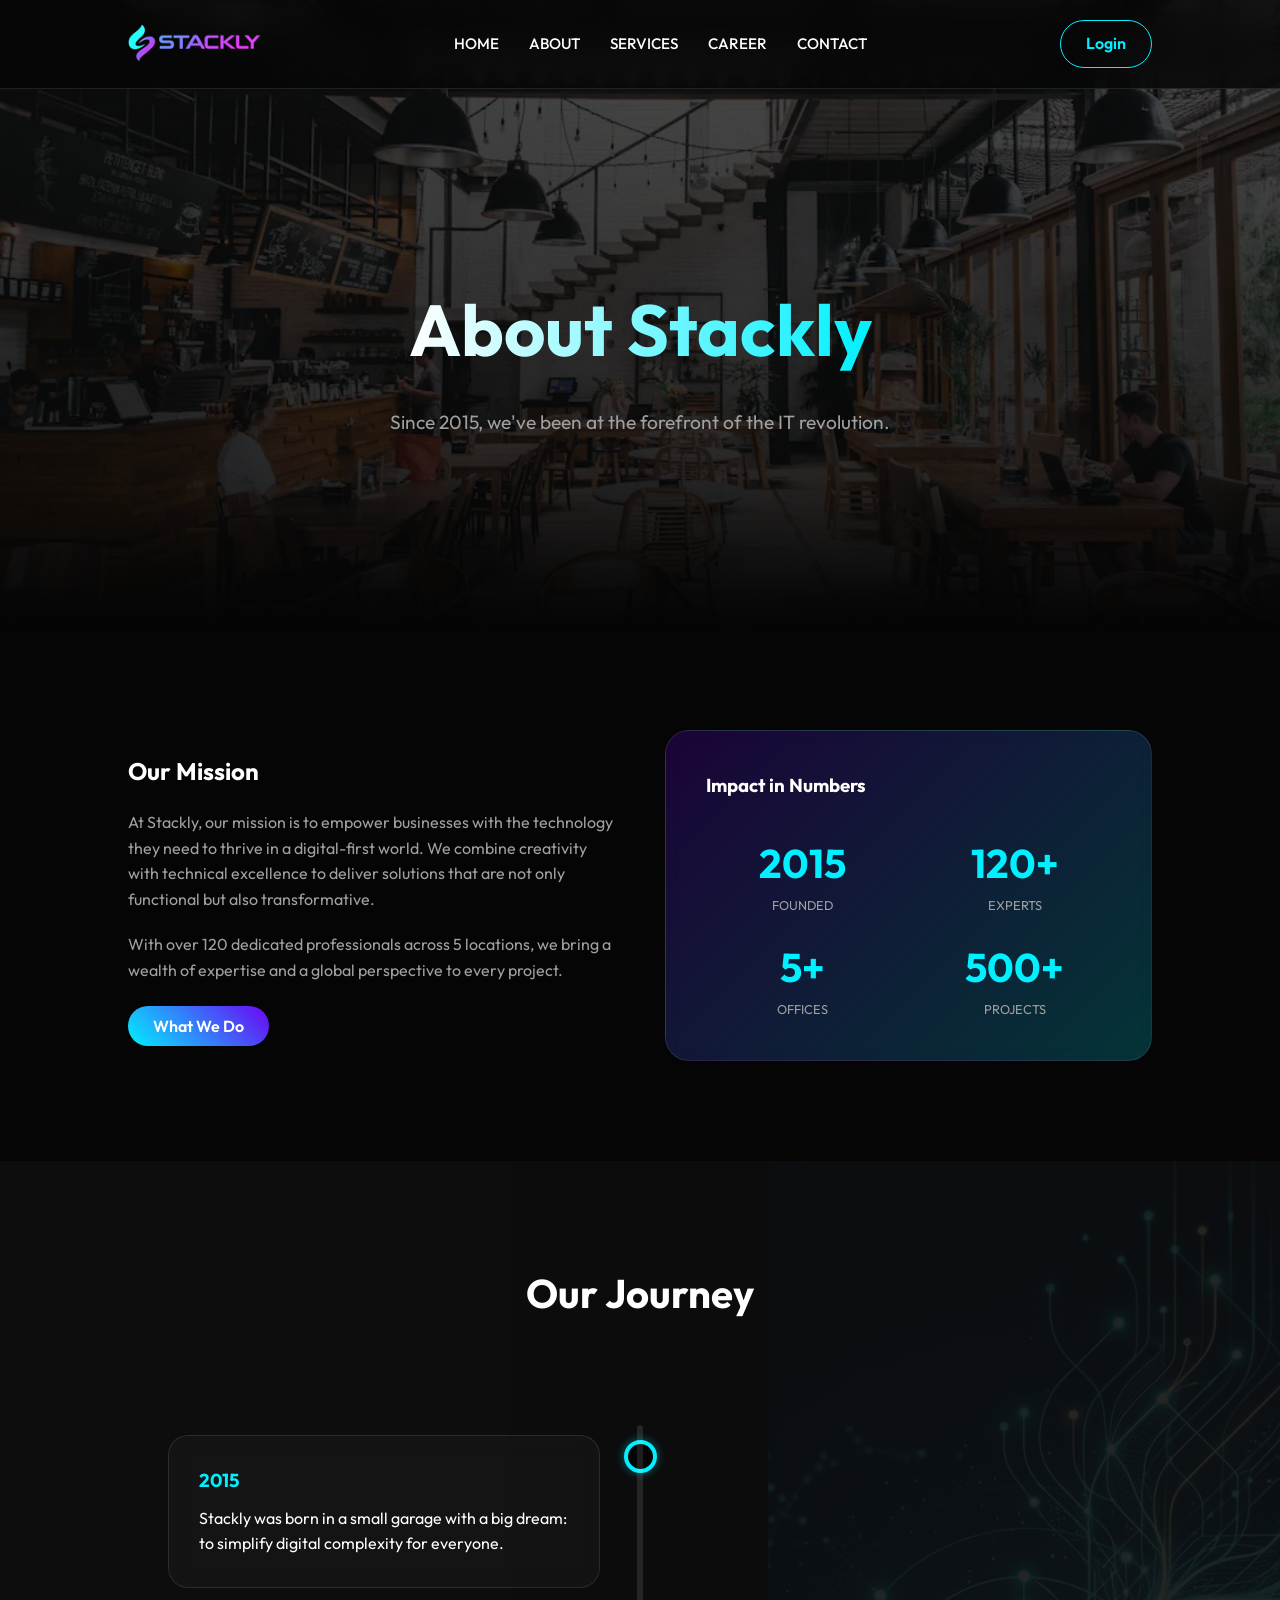
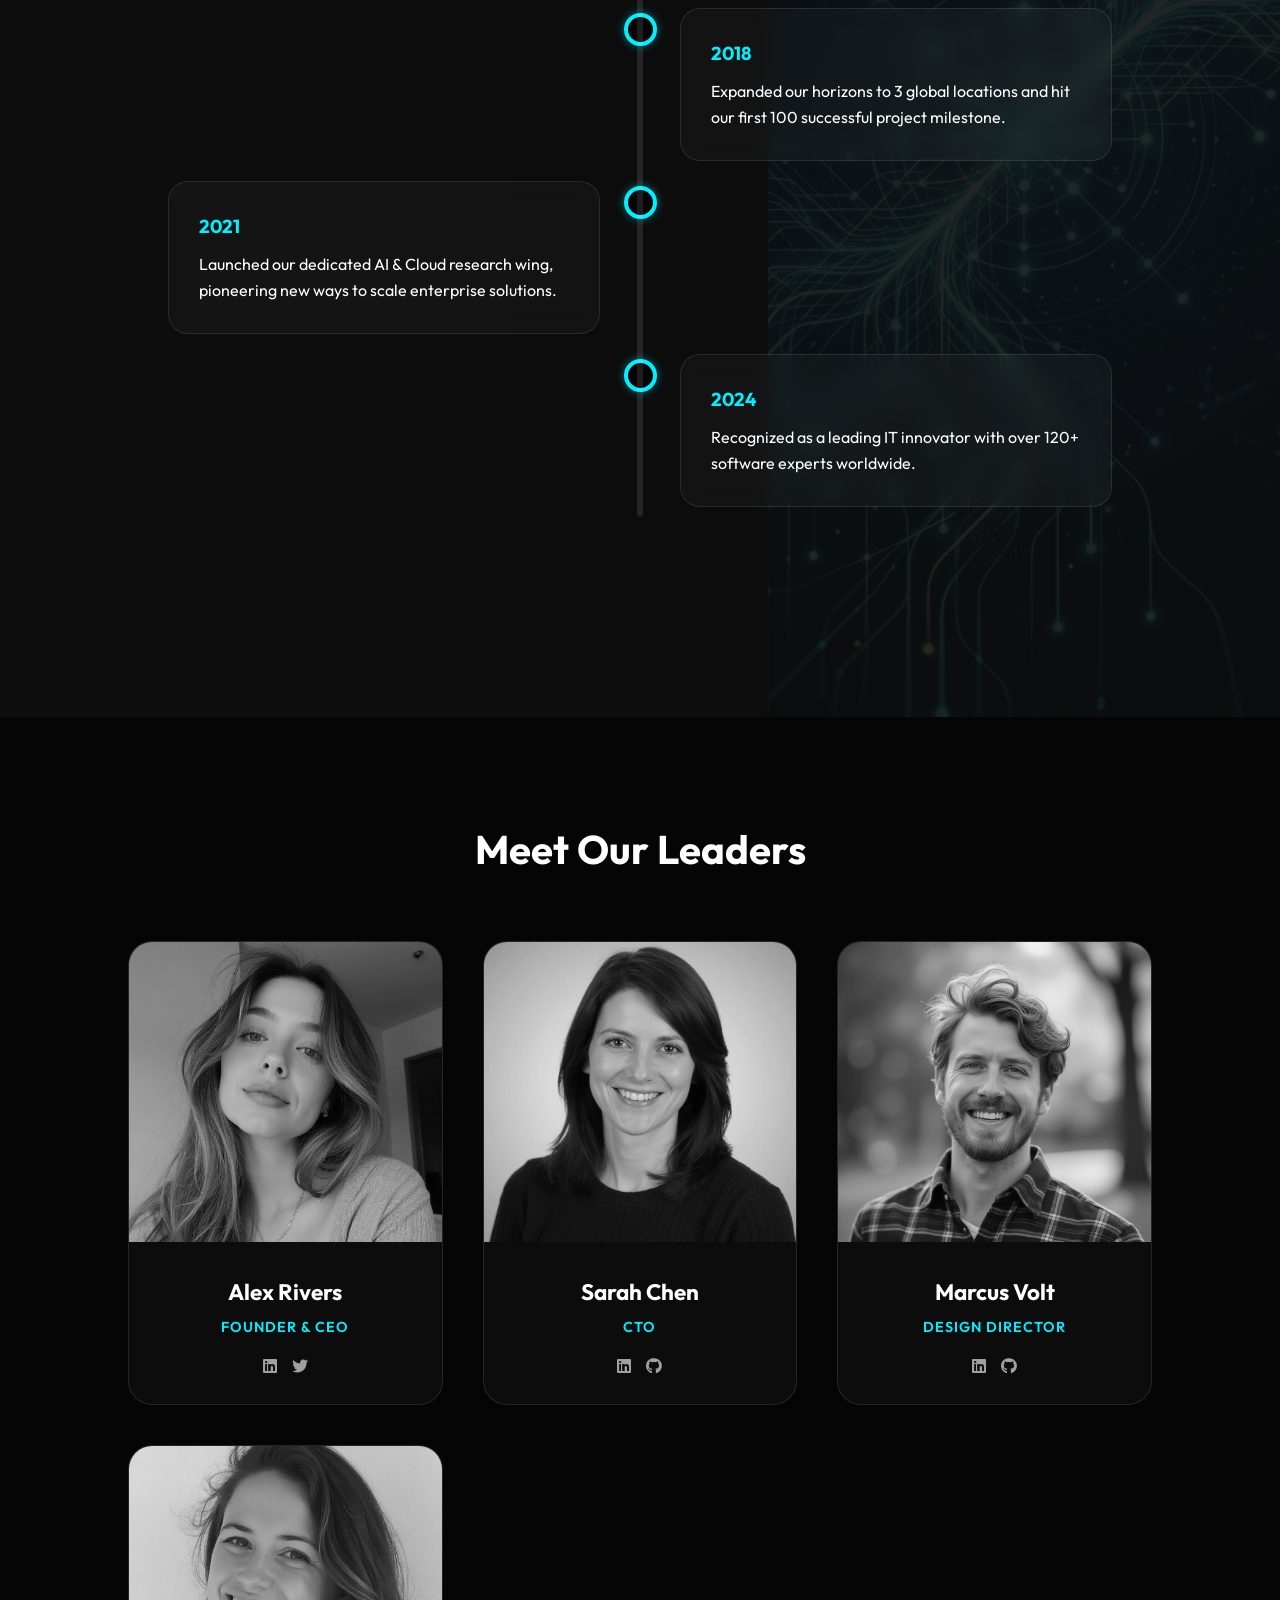
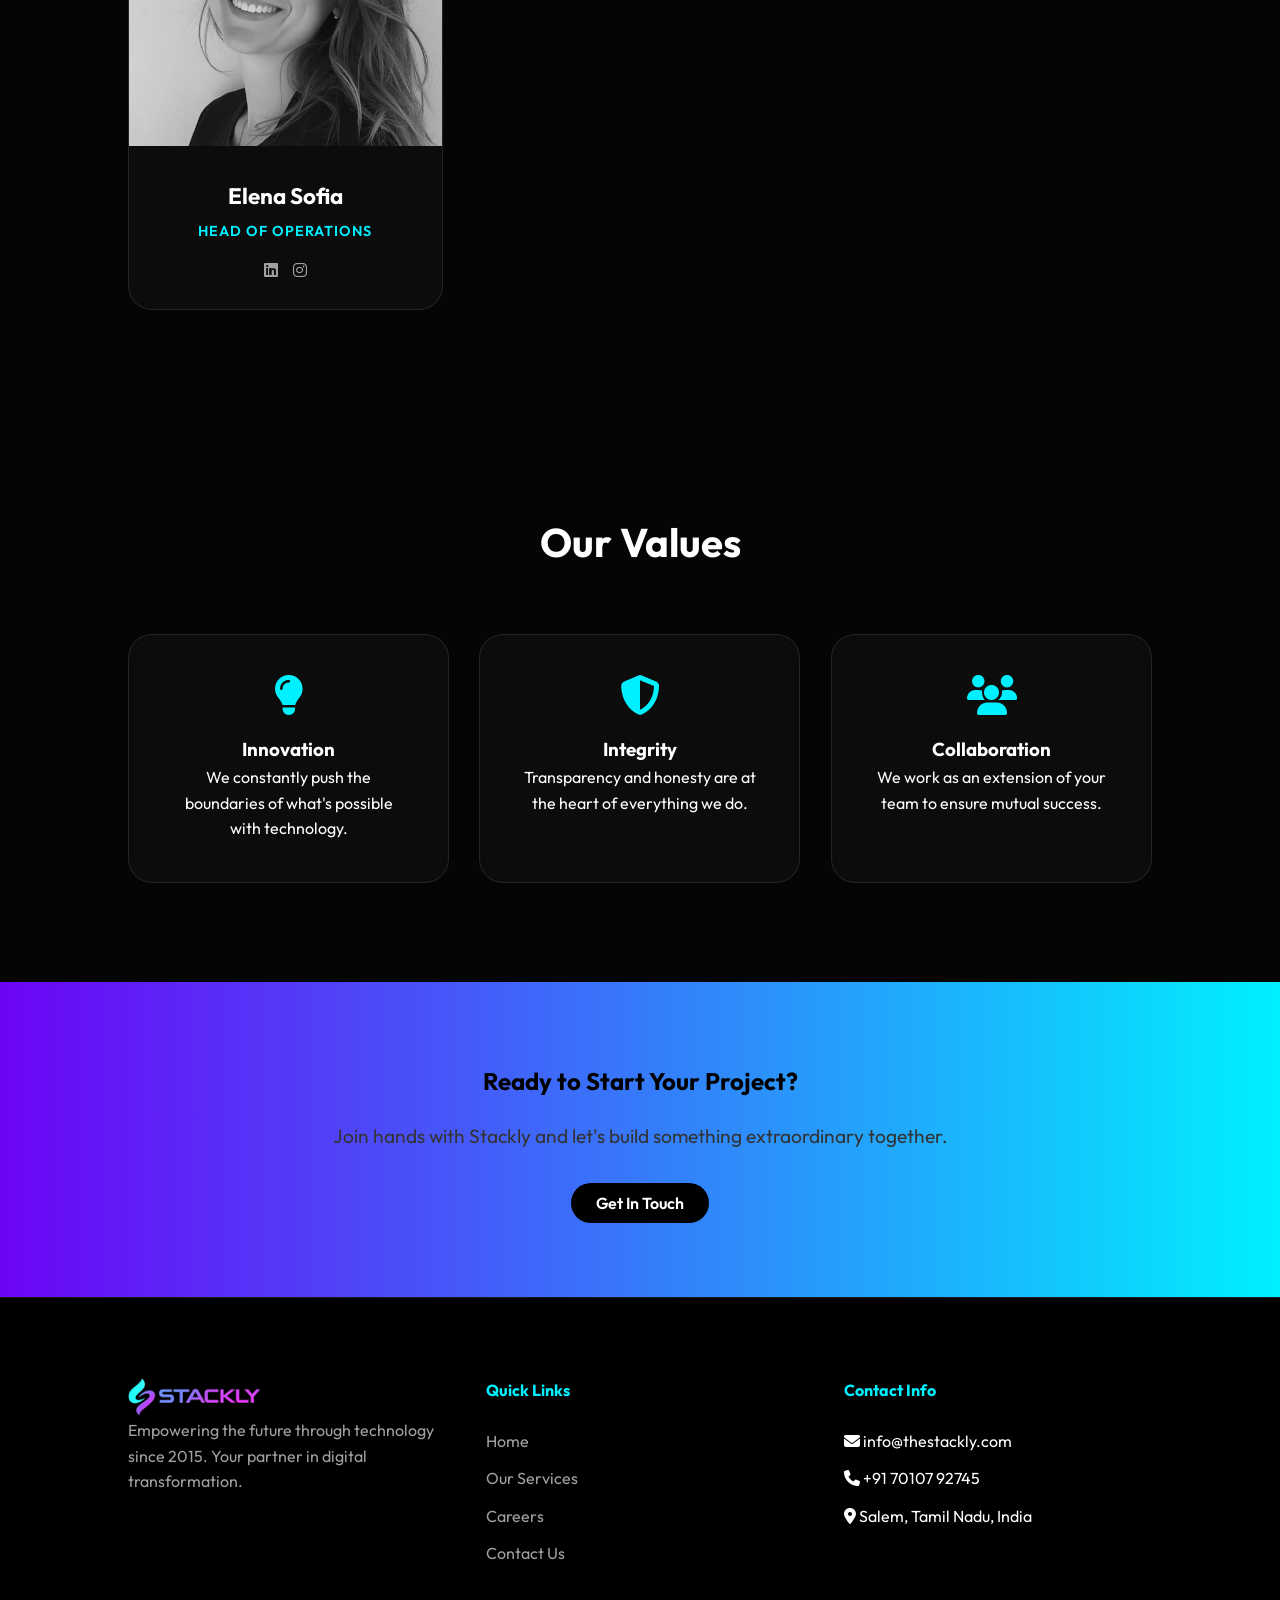
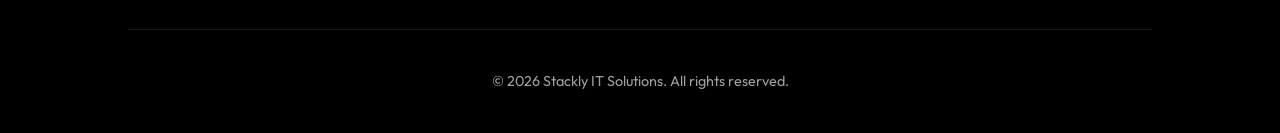
==== about.html @ b37aa0b6 "Add files via upload" ====
<!DOCTYPE html>
<html lang="en">

<head>
    <meta charset="UTF-8">
    <meta name="viewport" content="width=device-width, initial-scale=1.0">
    <title>About Us | Stackly - Our Story & Vision</title>
    <link rel="stylesheet" href="static/css/style.css">
    <link rel="preconnect" href="https://fonts.googleapis.com">
    <link rel="preconnect" href="https://fonts.gstatic.com" crossorigin>
    <link href="https://fonts.googleapis.com/css2?family=Outfit:wght@300;400;600;800&display=swap" rel="stylesheet">
    <link rel="stylesheet" href="https://cdnjs.cloudflare.com/ajax/libs/font-awesome/6.4.0/css/all.min.css">
</head>

<body>

    <nav>
        <a href="index.html" class="logo">
            <img src="./static/images/logod.webp" alt="Stackly Logo">
        </a>
        <ul class="nav-links">
            <li><a href="index.html">Home</a></li>
            <li><a href="about.html">About</a></li>
            <li><a href="services.html">Services</a></li>
            <li><a href="career.html">Career</a></li>
            <li><a href="contact.html">Contact</a></li>
        </ul>
        <div class="auth-btns">
            <a href="login.html" class="btn btn-outline">Login</a>
        </div>
        <div class="menu-btn">
            <i class="fas fa-bars"></i>
        </div>
    </nav>

    <section class="hero"
        style="height: 70vh; padding-top: 120px; background-image: linear-gradient(to bottom, rgba(5,5,5,0.7), rgba(5,5,5,0.9)), url('./static/images/menu_hero.webp'); background-size: cover; background-position: center;">
        <h1 class="anti-gravity-hero">About Stackly</h1>
        <p class="anti-gravity-hero" style="animation-delay: 0.2s;">Since 2015, we've been at the forefront of the IT
            revolution.</p>
    </section>

    <section id="stats">
        <div style="display: flex; gap: 50px; align-items: center; flex-wrap: wrap;">
            <div style="flex: 1; min-width: 300px;" class="reveal">
                <h2 style="margin-bottom: 20px;">Our Mission</h2>
                <p style="color: var(--text-muted); margin-bottom: 20px;">At Stackly, our mission is to empower
                    businesses with the technology they need to thrive in a digital-first world. We combine creativity
                    with technical excellence to deliver solutions that are not only functional but also transformative.
                </p>
                <p style="color: var(--text-muted);">With over 120 dedicated professionals across 5 locations, we bring
                    a wealth of expertise and a global perspective to every project.</p>
                <div style="margin-top: 30px;">
                    <a href="services.html" class="btn btn-primary">What We Do</a>
                </div>
            </div>
            <div style="flex: 1; min-width: 300px;" class="reveal">
                <div class="card"
                    style="background: linear-gradient(135deg, rgba(112, 0, 255, 0.2), rgba(0, 240, 255, 0.2));">
                    <h3>Impact in Numbers</h3>
                    <div class="grid" style="grid-template-columns: repeat(2, 1fr); margin-top: 30px; gap: 20px;">
                        <div style="text-align: center;">
                            <h2 style="color: var(--primary); font-size: 2.5rem;"><span class="counter"
                                    data-target="2015">0</span></h2>
                            <p style="font-size: 0.8rem; color: var(--text-muted);">FOUNDED</p>
                        </div>
                        <div style="text-align: center;">
                            <h2 style="color: var(--primary); font-size: 2.5rem;"><span class="counter"
                                    data-target="120">0</span>+</h2>
                            <p style="font-size: 0.8rem; color: var(--text-muted);">EXPERTS</p>
                        </div>
                        <div style="text-align: center;">
                            <h2 style="color: var(--primary); font-size: 2.5rem;"><span class="counter"
                                    data-target="5">0</span>+</h2>
                            <p style="font-size: 0.8rem; color: var(--text-muted);">OFFICES</p>
                        </div>
                        <div style="text-align: center;">
                            <h2 style="color: var(--primary); font-size: 2.5rem;"><span class="counter"
                                    data-target="500">0</span>+</h2>
                            <p style="font-size: 0.8rem; color: var(--text-muted);">PROJECTS</p>
                        </div>
                    </div>
                </div>
            </div>
        </div>
    </section>

    <section style="background: var(--bg-card); position: relative; overflow: hidden;">
        <div
            style="position: absolute; top: 0; right: 0; width: 40%; height: 100%; opacity: 0.1; pointer-events: none;">
            <img src="./static/images/journey.png" alt="Journey Background"
                style="width: 100%; height: 100%; object-fit: cover;">
        </div>
        <h2 class="section-title reveal">Our Journey</h2>
        <div class="timeline">
            <div class="timeline-item left reveal reveal-left">
                <div class="timeline-content">
                    <h3>2015</h3>
                    <p>Stackly was born in a small garage with a big dream: to simplify digital complexity for everyone.
                    </p>
                </div>
            </div>
            <div class="timeline-item right reveal reveal-right">
                <div class="timeline-content">
                    <h3>2018</h3>
                    <p>Expanded our horizons to 3 global locations and hit our first 100 successful project milestone.
                    </p>
                </div>
            </div>
            <div class="timeline-item left reveal reveal-left">
                <div class="timeline-content">
                    <h3>2021</h3>
                    <p>Launched our dedicated AI & Cloud research wing, pioneering new ways to scale enterprise
                        solutions.</p>
                </div>
            </div>
            <div class="timeline-item right reveal reveal-right">
                <div class="timeline-content">
                    <h3>2024</h3>
                    <p>Recognized as a leading IT innovator with over 120+ software experts worldwide.</p>
                </div>
            </div>
        </div>
    </section>

    <section>
        <h2 class="section-title reveal">Meet Our Leaders</h2>
        <div class="team-grid">
            <div class="team-card reveal anti-gravity-card">
                <img src="/static/images/uifaces-popular-avatar (5).webp" alt="Alex Rivers" class="team-img">
                <div class="team-info">
                    <h3>Alex Rivers</h3>
                    <p>Founder & CEO</p>
                    <div class="social-links">
                        <a href="#"><i class="fab fa-linkedin"></i></a>
                        <a href="#"><i class="fab fa-twitter"></i></a>
                    </div>
                </div>
            </div>
            <div class="team-card reveal anti-gravity-card">
                <img src="/static/images/uifaces-popular-avatar (1).webp" alt="Sarah Chen" class="team-img">
                <div class="team-info">
                    <h3>Sarah Chen</h3>
                    <p>CTO</p>
                    <div class="social-links">
                        <a href="#"><i class="fab fa-linkedin"></i></a>
                        <a href="#"><i class="fab fa-github"></i></a>
                    </div>
                </div>
            </div>
            <div class="team-card reveal anti-gravity-card">
                <img src="/static/images/uifaces-popular-avatar (2).webp" alt="Marcus Volt" class="team-img">
                <div class="team-info">
                    <h3>Marcus Volt</h3>
                    <p>Design Director</p>
                    <div class="social-links">
                        <a href="#"><i class="fab fa-linkedin"></i></a>
                        <a href="#"><i class="fab fa-github"></i></a>
                    </div>
                </div>
            </div>
            <div class="team-card reveal anti-gravity-card">
                <img src="/static/images/uifaces-popular-avatar (7).webp" alt="Elena Sofia" class="team-img">
                <div class="team-info">
                    <h3>Elena Sofia</h3>
                    <p>Head of Operations</p>
                    <div class="social-links">
                        <a href="#"><i class="fab fa-linkedin"></i></a>
                        <a href="#"><i class="fab fa-instagram"></i></a>
                    </div>
                </div>
            </div>
        </div>
    </section>

    <section
        style="background: linear-gradient(135deg, rgba(5, 5, 5, 0.8), rgba(5, 5, 5, 0.85)), url('./static/images/thought-catalog-505eectW54k-unsplash.webp'); background-size: cover; background-position: center; background-attachment: fixed;">
        <h2 class="section-title reveal">Our Values</h2>
        <div class="grid">
            <div class="card reveal anti-gravity-float" style="text-align: center;">
                <i class="fas fa-lightbulb"></i>
                <h3>Innovation</h3>
                <p>We constantly push the boundaries of what's possible with technology.</p>
            </div>
            <div class="card reveal anti-gravity-float" style="text-align: center;">
                <i class="fas fa-shield-alt"></i>
                <h3>Integrity</h3>
                <p>Transparency and honesty are at the heart of everything we do.</p>
            </div>
            <div class="card reveal anti-gravity-float" style="text-align: center;">
                <i class="fas fa-users"></i>
                <h3>Collaboration</h3>
                <p>We work as an extension of your team to ensure mutual success.</p>
            </div>
        </div>
    </section>

    <section
        style="text-align: center; background: linear-gradient(to right, var(--secondary), var(--primary)); padding: 80px 10%;">
        <h2 class="reveal" style="color: #000; margin-bottom: 20px;">Ready to Start Your Project?</h2>
        <p class="reveal" style="color: #333; margin-bottom: 40px; font-size: 1.2rem;">Join hands with Stackly and let's
            build something extraordinary together.</p>
        <div class="reveal">
            <a href="contact.html" class="btn" style="background: #000; color: #fff;">Get In Touch</a>
        </div>
    </section>

    <footer>
        <div class="footer-content">
            <div class="footer-section">
                <a href="index.html" class="logo">
                    <img src="./static/images/logod.webp" alt="Stackly Logo">
                </a>
                <p style="color: var(--text-muted);">Empowering the future through technology since 2015. Your partner
                    in digital transformation.</p>
            </div>
            <div class="footer-section">
                <h4>Quick Links</h4>
                <ul>
                    <li><a href="index.html">Home</a></li>
                    <li><a href="services.html">Our Services</a></li>
                    <li><a href="career.html">Careers</a></li>
                    <li><a href="contact.html">Contact Us</a></li>
                </ul>
            </div>
            <div class="footer-section">
                <h4>Contact Info</h4>
                <ul>
                    <li><i class="fas fa-envelope"></i> info@thestackly.com</li>
                    <li><i class="fas fa-phone"></i> +91 70107 92745</li>
                    <li><i class="fas fa-map-marker-alt"></i> Salem, Tamil Nadu, India</li>
                </ul>
            </div>
        </div>
        <div class="copyright">
            &copy; 2026 Stackly IT Solutions. All rights reserved.
        </div>
    </footer>


    <script src="static/js/script.js"></script>
</body>

</html>
---- static/css/style.css ----
:root {
    --primary: #00f0ff;
    --primary-glow: rgba(0, 240, 255, 0.4);
    --secondary: #6c04f5;
    --secondary-glow: rgba(112, 0, 255, 0.4);
    --bg-dark: #050505;
    --bg-card: rgba(255, 255, 255, 0.03);
    --text-main: #ffffff;
    --text-muted: #a0a0a0;
    --glass: rgba(255, 255, 255, 0.05);
    --glass-border: rgba(255, 255, 255, 0.1);
    --transition: all 0.5s cubic-bezier(0.23, 1, 0.32, 1);
}

* {
    margin: 0;
    padding: 0;
    box-sizing: border-box;
    font-family: 'Outfit', sans-serif;
}

body {
    background-color: var(--bg-dark);
    color: var(--text-main);
    overflow-x: hidden;
    line-height: 1.6;
}

/* Animations */
@keyframes fadeInUp {
    from {
        opacity: 0;
        transform: translateY(30px);
    }
    to {
        opacity: 1;
        transform: translateY(0);
    }
}

@keyframes glow {
    0%, 100% { text-shadow: 0 0 10px rgba(0, 240, 255, 0.5); }
    50% { text-shadow: 0 0 20px rgba(0, 240, 255, 0.8), 0 0 30px rgba(112, 0, 255, 0.5); }
}

@keyframes slideInLeft {
    from {
        opacity: 0;
        transform: translateX(-50px);
    }
    to {
        opacity: 1;
        transform: translateX(0);
    }
}

@keyframes slideInRight {
    from {
        opacity: 0;
        transform: translateX(50px);
    }
    to {
        opacity: 1;
        transform: translateX(0);
    }
}

@keyframes slideUp {
    from {
        opacity: 0;
        transform: translateY(40px);
    }
    to {
        opacity: 1;
        transform: translateY(0);
    }
}

@keyframes slideDown {
    from {
        opacity: 0;
        transform: translateY(-40px);
    }
    to {
        opacity: 1;
        transform: translateY(0);
    }
}

@keyframes scaleIn {
    from {
        opacity: 0;
        transform: scale(0.9);
    }
    to {
        opacity: 1;
        transform: scale(1);
    }
}

@keyframes scaleOut {
    from {
        opacity: 1;
        transform: scale(1);
    }
    to {
        opacity: 0;
        transform: scale(0.9);
    }
}

@keyframes pulse {
    0%, 100% {
        opacity: 1;
        transform: scale(1);
    }
    50% {
        opacity: 0.7;
        transform: scale(1.05);
    }
}

@keyframes bounce {
    0%, 100% {
        transform: translateY(0);
    }
    50% {
        transform: translateY(-10px);
    }
}

@keyframes rotate {
    from {
        transform: rotate(0deg);
    }
    to {
        transform: rotate(360deg);
    }
}

@keyframes shimmer {
    0% {
        background-position: -1000px 0;
    }
    100% {
        background-position: 1000px 0;
    }
}

@keyframes fadeInDown {
    from {
        opacity: 0;
        transform: translateY(-30px);
    }
    to {
        opacity: 1;
        transform: translateY(0);
    }
}

@keyframes weightlessRise {
    0% {
        opacity: 0;
        transform: translateY(50px) scale(0.98);
    }
    100% {
        opacity: 1;
        transform: translateY(0) scale(1);
    }
}

@keyframes weightlessFloat {
    0%, 100% { transform: translateY(0); }
    50% { transform: translateY(-15px); }
}

@keyframes cardEntranceFloat {
    0% {
        opacity: 0;
        transform: translateY(60px) scale(0.98);
    }
    30% {
        opacity: 1;
        transform: translateY(0) scale(1);
    }
    50% {
        transform: translateY(-15px);
    }
    75% {
        transform: translateY(-7px);
    }
    100% {
        transform: translateY(0);
    }
}

@keyframes softPulse {
    0%, 100% { box-shadow: 0 0 0 0 rgba(0, 240, 255, 0.3); }
    50% { box-shadow: 0 0 15px 5px rgba(0, 240, 255, 0); }
}

@keyframes buttonFloat {
    0%, 100% { transform: translateY(0); }
    50% { transform: translateY(-5px); }
}

.anti-gravity-rise {
    animation: weightlessRise 2.5s cubic-bezier(0.16, 1, 0.3, 1) forwards;
}

.anti-gravity-float.active {
    animation: cardEntranceFloat 2s cubic-bezier(0.16, 1, 0.3, 1) forwards,
               weightlessFloat 6s ease-in-out 2s infinite;
}

.card.anti-gravity-card.active {
    animation: cardEntranceFloat 2s cubic-bezier(0.16, 1, 0.3, 1) forwards,
               weightlessFloat 7s ease-in-out 2s infinite !important;
}

.anti-gravity-card:hover {
    box-shadow: 0 20px 40px var(--primary-glow) !important;
}

.reveal {
    opacity: 0;
    transform: translateY(30px);
    transition: var(--transition);
}

.reveal.active {
    opacity: 1;
    transform: translate(0, 0);
}

.reveal-left {
    transform: translateX(-50px);
}

.reveal-right {
    transform: translateX(50px);
}

.reveal-bottom {
    transform: translateY(50px);
}

.reveal-top {
    transform: translateY(-50px);
}

.anti-gravity-hero {
    opacity: 0;
    animation: weightlessRise 2.5s cubic-bezier(0.16, 1, 0.3, 1) forwards,
               weightlessFloat 6s ease-in-out 2.5s infinite;
}

/* Navbar */
nav {
    position: fixed;
    top: 0;
    width: 100%;
    padding: 20px 10%;
    display: flex;
    justify-content: space-between;
    align-items: center;
    background: rgba(5, 5, 5, 0.8);
    backdrop-filter: blur(15px);
    z-index: 1000;
    border-bottom: 1px solid var(--glass-border);
}

.logo {
    display: flex;
    align-items: center;
    gap: 10px;
    font-size: 1.8rem;
    font-weight: 800;
    color: var(--primary);
    text-decoration: none;
    letter-spacing: 1px;
}

.logo img {
    height: 40px;
    width: auto;
}

.nav-links {
    display: flex;
    list-style: none;
    gap: 30px;
}

.nav-links a {
    text-decoration: none;
    color: var(--text-main);
    font-weight: 500;
    transition: var(--transition);
    font-size: 0.95rem;
    text-transform: uppercase;
}

.nav-links a:hover {
    color: var(--primary);
}

.auth-btns {
    display: flex;
    gap: 15px;
}

.btn {
    padding: 10px 25px;
    border-radius: 50px;
    text-decoration: none;
    font-weight: 600;
    transition: var(--transition);
    cursor: pointer;
    animation: buttonFloat 7s infinite ease-in-out;
}

.btn-primary {
    background: linear-gradient(45deg, var(--primary), var(--secondary));
    color: white;
    border: none;
    animation: softPulse 5s infinite ease-in-out;
}

.btn-outline {
    border: 1px solid var(--primary);
    color: var(--primary);
}

.btn:hover {
    transform: translateY(-3px);
    box-shadow: 0 10px 20px rgba(0, 240, 255, 0.2);
}

/* Hero Section */
.hero {
    height: 100vh;
    display: flex;
    flex-direction: column;
    justify-content: center;
    align-items: center;
    text-align: center;
    padding: 0 10%;
    background: linear-gradient(to bottom, rgba(5,5,5,0.7), rgba(5,5,5,0.9)), url('../images/hero.png');
    background-size: cover;
    background-position: center;
    position: relative;
}

.hero::after {
    content: '';
    position: absolute;
    bottom: -1px;
    left: 0;
    width: 100%;
    height: 150px;
    background: linear-gradient(to top, var(--bg-dark), transparent);
}

.hero h1 {
    font-size: 4.5rem;
    margin-bottom: 20px;
    background: linear-gradient(to right, #fff, var(--primary));
    -webkit-background-clip: text;
    background-clip: text;
    -webkit-text-fill-color: transparent;
}

.hero p {
    font-size: 1.2rem;
    color: var(--text-muted);
    max-width: 700px;
    margin-bottom: 40px;
}

/* Sections */
section {
    padding: 100px 10%;
}

h2.section-title {
    font-size: 2.5rem;
    text-align: center;
    margin-bottom: 60px;
}

.grid {
    display: grid;
    grid-template-columns: repeat(auto-fit, minmax(300px, 1fr));
    gap: 30px;
}

.card {
    background: var(--bg-card);
    padding: 40px;
    border-radius: 24px;
    border: 1px solid var(--glass-border);
    transition: var(--transition);
    position: relative;
    overflow: hidden;
    backdrop-filter: blur(10px);
}

.card::before {
    content: '';
    position: absolute;
    top: 0;
    left: 0;
    width: 100%;
    height: 100%;
    background: linear-gradient(45deg, transparent, rgba(255,255,255,0.05), transparent);
    transform: translateX(-100%);
    transition: 0.6s;
}

.card:hover::before {
    transform: translateX(100%);
}

.card:hover {
    border-color: var(--primary);
    transform: translateY(-8px);
    box-shadow: 0 15px 30px rgba(0, 0, 0, 0.4), 0 0 15px var(--primary-glow);
    background: rgba(255, 255, 255, 0.05);
}

.card i {
    font-size: 2.5rem;
    color: var(--primary);
    margin-bottom: 20px;
}

/* Footer */
footer {
    padding: 80px 10% 40px;
    background: #000;
    border-top: 1px solid var(--glass-border);
}

.footer-content {
    display: grid;
    grid-template-columns: repeat(auto-fit, minmax(200px, 1fr));
    gap: 50px;
    margin-bottom: 50px;
}

.footer-section h4 {
    margin-bottom: 25px;
    color: var(--primary);
}

.footer-section ul {
    list-style: none;
}

.footer-section ul li {
    margin-bottom: 12px;
}

.footer-section a {
    color: var(--text-muted);
    text-decoration: none;
    transition: var(--transition);
}

.footer-section a:hover {
    color: var(--primary);
}

.copyright {
    text-align: center;
    padding-top: 40px;
    border-top: 1px solid var(--glass-border);
    color: var(--text-muted);
    font-size: 0.9rem;
}

.hero-btns {
    display: flex;
    gap: 20px;
    justify-content: center;
    align-items: center;
    flex-wrap: wrap;
}

/* Responsive */
@media (max-width: 768px) {
    .nav-links {
        position: fixed;
        top: 0;
        right: -100%;
        width: 80%;
        height: 100vh;
        background: rgba(5, 5, 5, 0.98);
        flex-direction: column;
        justify-content: center;
        align-items: center;
        transition: var(--transition);
        backdrop-filter: blur(20px);
        z-index: 999;
        border-left: 1px solid var(--glass-border);
        box-shadow: -20px 0 50px rgba(0,0,0,0.5);
    }

    .nav-links.active {
        right: 0;
    }

    .nav-links li {
        margin: 20px 0;
    }

    .nav-links a {
        font-size: 1.2rem;
    }

    .menu-btn {
        display: block !important;
        font-size: 1.5rem;
        color: var(--primary);
        cursor: pointer;
        z-index: 1001;
    }

    .hero h1 { 
        font-size: 2.4rem !important; 
        line-height: 1.2;
    }
    .hero p { 
        font-size: 1rem !important; 
        padding: 0 5%; 
        margin-bottom: 30px;
    }
    
    .hero-btns {
        flex-direction: column;
        width: 100%;
        gap: 15px;
        padding: 0 5%;
    }

    .hero-btns .btn {
        width: 100%;
        max-width: 320px;
        margin: 0 !important;
        text-align: center;
    }
    
    section { padding: 60px 7%; }
    
    .grid { 
        grid-template-columns: 1fr !important; 
        gap: 25px;
    }

    .section-title {
        font-size: 1.8rem !important;
        margin-bottom: 40px;
    }
    
    nav { padding: 15px 7%; }
    nav img { height: 35px; }

    .auth-btns { display: none; }
    
    /* Footer responsiveness */
    .footer-content {
        grid-template-columns: 1fr !important;
        text-align: center;
    }
    
    .footer-section {
        display: flex;
        flex-direction: column;
        align-items: center;
    }

    .hero {
        height: auto;
        min-height: 70vh;
        padding: 120px 7% 80px;
    }
}

/* Timeline */
.timeline {
    position: relative;
    max-width: 1200px;
    margin: 100px auto;
}

.timeline::after {
    content: '';
    position: absolute;
    width: 6px;
    background-color: var(--glass-border);
    top: 0;
    bottom: 0;
    left: 50%;
    margin-left: -3px;
    border-radius: 10px;
}

.timeline-item {
    padding: 10px 40px;
    position: relative;
    background-color: inherit;
    width: 50%;
}

.timeline-item::after {
    content: '';
    position: absolute;
    width: 25px;
    height: 25px;
    right: -17px;
    background-color: var(--bg-dark);
    border: 4px solid var(--primary);
    top: 15px;
    border-radius: 50%;
    z-index: 1;
    box-shadow: 0 0 10px var(--primary-glow);
}

.left { left: 0; }
.right { left: 50%; }

.right::after { left: -16px; }

.timeline-content {
    padding: 30px;
    background: var(--bg-card);
    position: relative;
    border-radius: 20px;
    border: 1px solid var(--glass-border);
    backdrop-filter: blur(10px);
}

.timeline-content h3 {
    color: var(--primary);
    margin-bottom: 10px;
}

/* Team Section */
.team-grid {
    display: grid;
    grid-template-columns: repeat(auto-fit, minmax(250px, 1fr));
    gap: 40px;
    margin-top: 50px;
}

.team-card {
    background: var(--bg-card);
    border-radius: 24px;
    overflow: hidden;
    border: 1px solid var(--glass-border);
    transition: var(--transition);
    text-align: center;
}

.team-card:hover {
    transform: translateY(-10px);
    border-color: var(--primary);
    box-shadow: 0 20px 40px rgba(0,0,0,0.4);
}

.team-img {
    width: 100%;
    height: 300px;
    object-fit: cover;
    filter: grayscale(100%);
    transition: var(--transition);
}

.team-card:hover .team-img {
    filter: grayscale(0%);
}

.team-info {
    padding: 25px;
}

.team-info h3 {
    margin-bottom: 5px;
    font-size: 1.4rem;
}

.team-info p {
    color: var(--primary);
    font-weight: 600;
    font-size: 0.9rem;
    text-transform: uppercase;
    letter-spacing: 1px;
}

.social-links {
    margin-top: 15px;
    display: flex;
    justify-content: center;
    gap: 15px;
}

.social-links a {
    color: var(--text-muted);
    transition: var(--transition);
}

.social-links a:hover {
    color: var(--primary);
}

@media (max-width: 768px) {
    .timeline::after { left: 31px; }
    .timeline-item { width: 100%; padding-left: 70px; padding-right: 25px; }
    .timeline-item::after { left: 15px; }
    .right { left: 0%; }
}

.menu-btn {
    display: none;
}
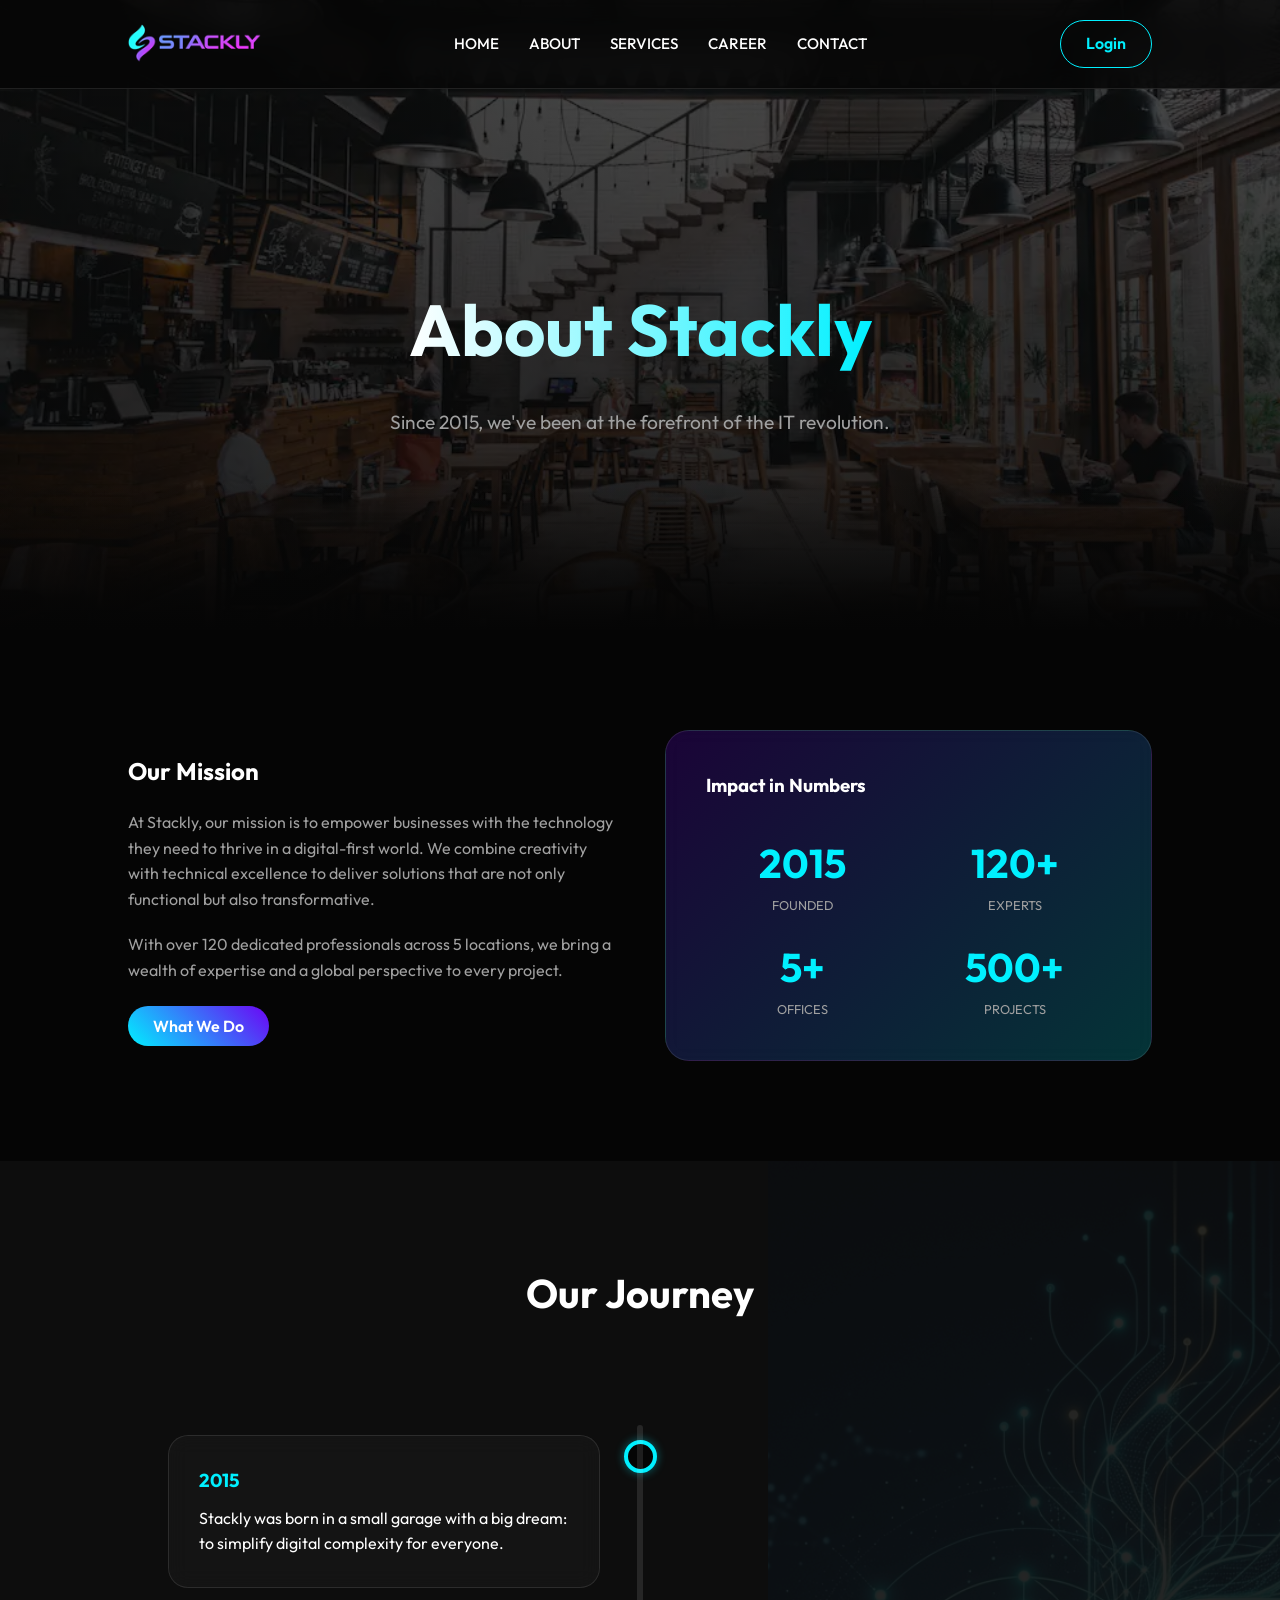
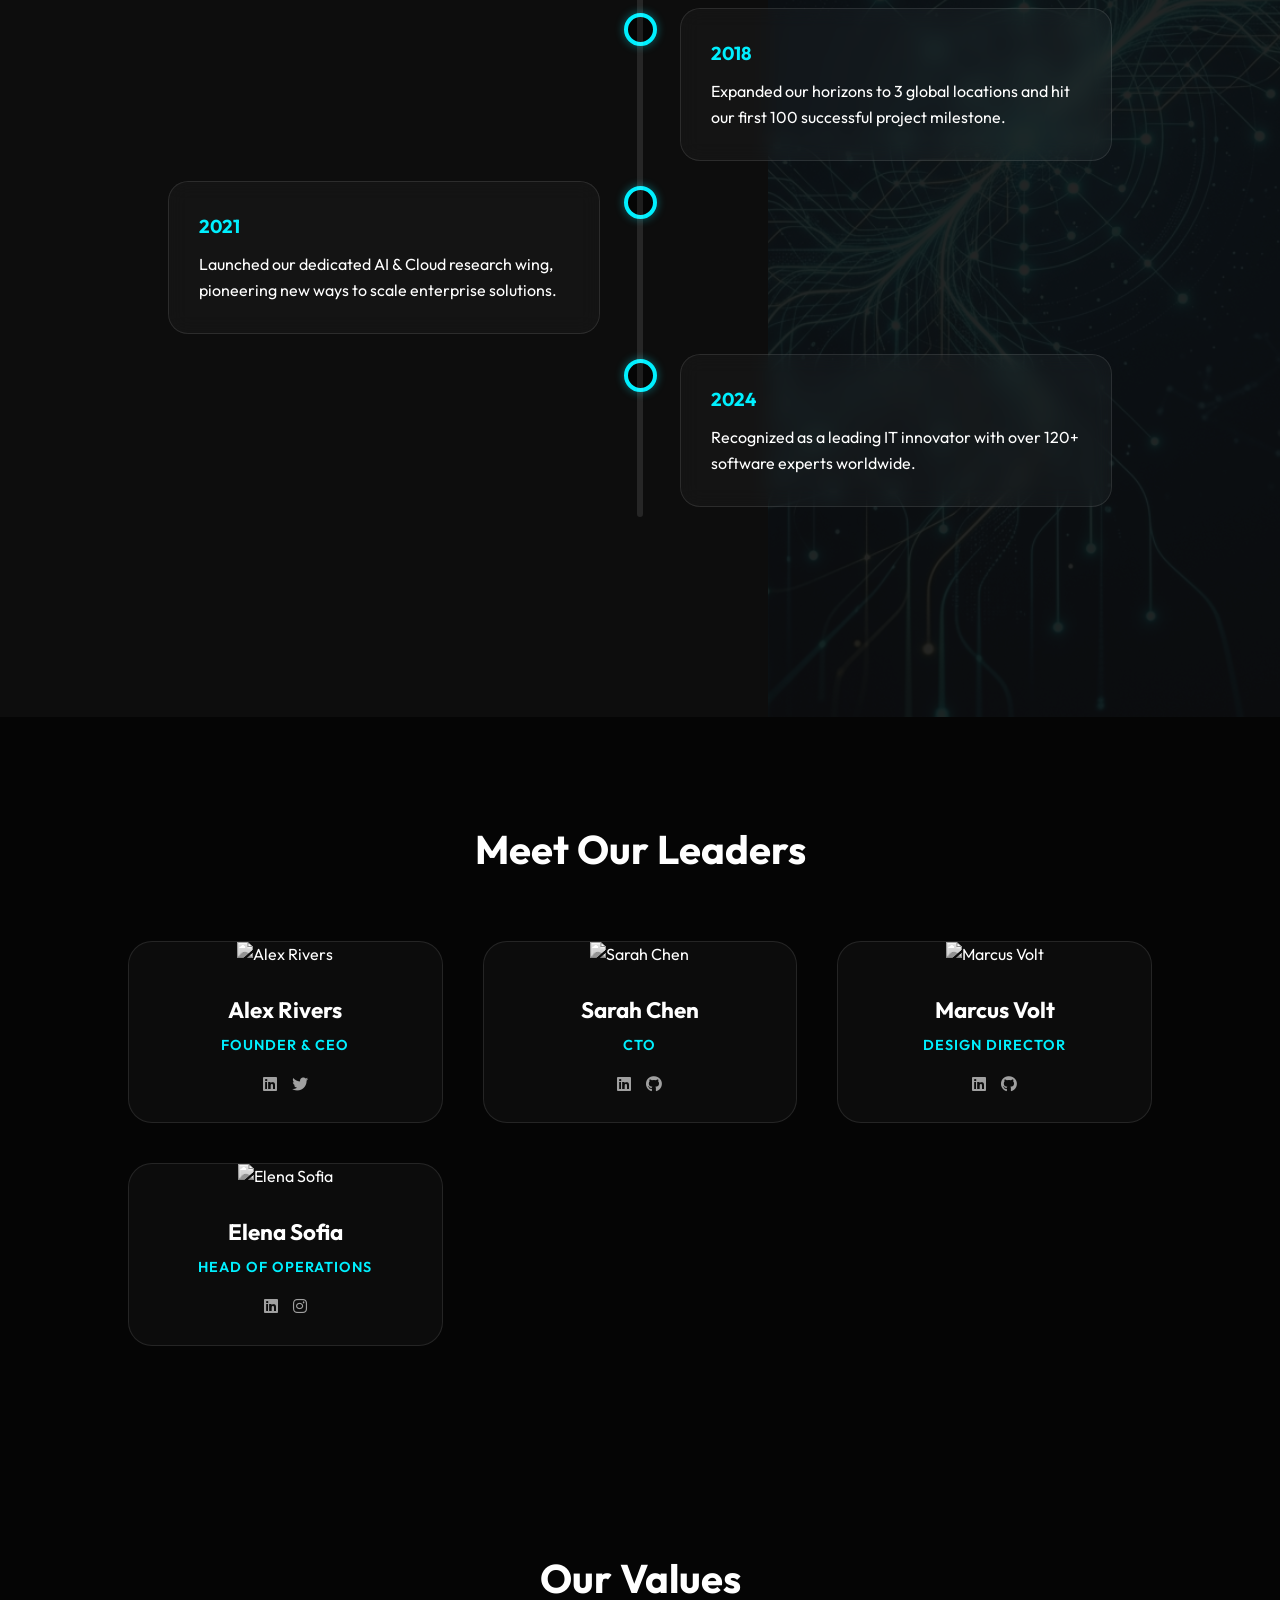
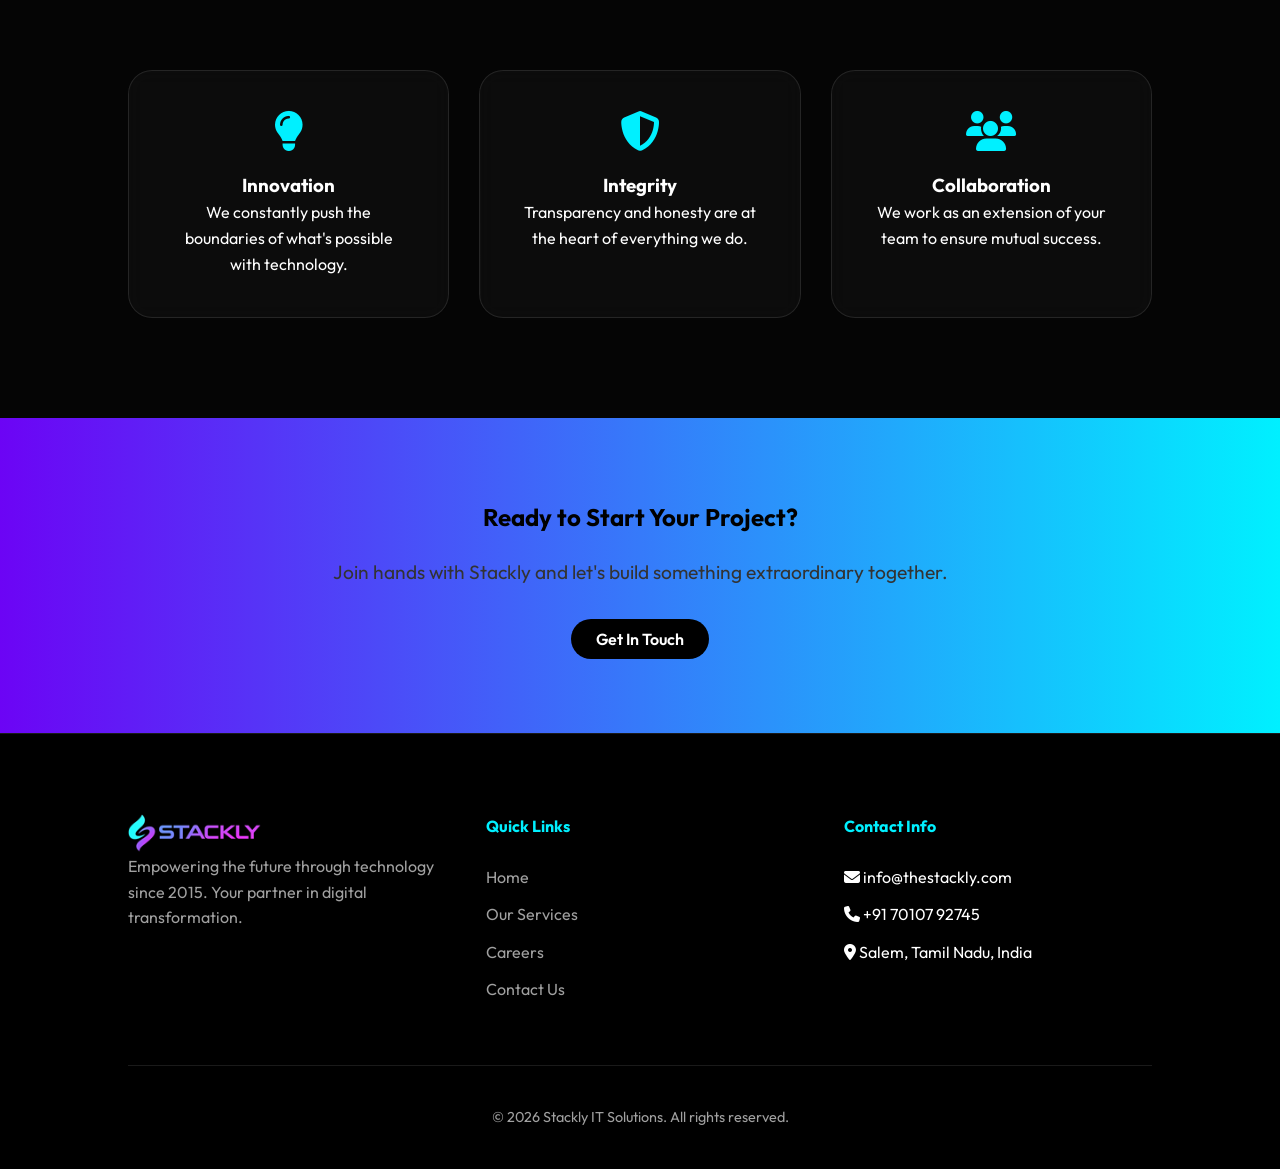
==== commit e0d17214: "Update team member images and animations in about.html" ====
--- a/about.html
+++ b/about.html
@@ -35,8 +35,8 @@
 
     <section class="hero"
         style="height: 70vh; padding-top: 120px; background-image: linear-gradient(to bottom, rgba(5,5,5,0.7), rgba(5,5,5,0.9)), url('./static/images/menu_hero.webp'); background-size: cover; background-position: center;">
-        <h1 class="anti-gravity-hero">About Stackly</h1>
-        <p class="anti-gravity-hero" style="animation-delay: 0.2s;">Since 2015, we've been at the forefront of the IT
+        <h1 class="hero-animate">About Stackly</h1>
+        <p class="hero-animate" style="animation-delay: 0.2s;">Since 2015, we've been at the forefront of the IT
             revolution.</p>
     </section>
 
@@ -126,8 +126,8 @@
     <section>
         <h2 class="section-title reveal">Meet Our Leaders</h2>
         <div class="team-grid">
-            <div class="team-card reveal anti-gravity-card">
-                <img src="/static/images/uifaces-popular-avatar (5).webp" alt="Alex Rivers" class="team-img">
+            <div class="team-card reveal dynamic-card">
+                <img src="/static/images/uifaces5.webp" alt="Alex Rivers" class="team-img">
                 <div class="team-info">
                     <h3>Alex Rivers</h3>
                     <p>Founder & CEO</p>
@@ -137,8 +137,8 @@
                     </div>
                 </div>
             </div>
-            <div class="team-card reveal anti-gravity-card">
-                <img src="/static/images/uifaces-popular-avatar (1).webp" alt="Sarah Chen" class="team-img">
+            <div class="team-card reveal dynamic-card">
+                <img src="/static/images/uifaces1.webp" alt="Sarah Chen" class="team-img">
                 <div class="team-info">
                     <h3>Sarah Chen</h3>
                     <p>CTO</p>
@@ -148,8 +148,8 @@
                     </div>
                 </div>
             </div>
-            <div class="team-card reveal anti-gravity-card">
-                <img src="/static/images/uifaces-popular-avatar (2).webp" alt="Marcus Volt" class="team-img">
+            <div class="team-card reveal dynamic-card">
+                <img src="/static/images/uifaces2.webp" alt="Marcus Volt" class="team-img">
                 <div class="team-info">
                     <h3>Marcus Volt</h3>
                     <p>Design Director</p>
@@ -159,8 +159,8 @@
                     </div>
                 </div>
             </div>
-            <div class="team-card reveal anti-gravity-card">
-                <img src="/static/images/uifaces-popular-avatar (7).webp" alt="Elena Sofia" class="team-img">
+            <div class="team-card reveal dynamic-card">
+                <img src="/static/images/uifaces7.webp" alt="Elena Sofia" class="team-img">
                 <div class="team-info">
                     <h3>Elena Sofia</h3>
                     <p>Head of Operations</p>
@@ -177,17 +177,17 @@
         style="background: linear-gradient(135deg, rgba(5, 5, 5, 0.8), rgba(5, 5, 5, 0.85)), url('./static/images/thought-catalog-505eectW54k-unsplash.webp'); background-size: cover; background-position: center; background-attachment: fixed;">
         <h2 class="section-title reveal">Our Values</h2>
         <div class="grid">
-            <div class="card reveal anti-gravity-float" style="text-align: center;">
+            <div class="card reveal soft-float" style="text-align: center;">
                 <i class="fas fa-lightbulb"></i>
                 <h3>Innovation</h3>
                 <p>We constantly push the boundaries of what's possible with technology.</p>
             </div>
-            <div class="card reveal anti-gravity-float" style="text-align: center;">
+            <div class="card reveal soft-float" style="text-align: center;">
                 <i class="fas fa-shield-alt"></i>
                 <h3>Integrity</h3>
                 <p>Transparency and honesty are at the heart of everything we do.</p>
             </div>
-            <div class="card reveal anti-gravity-float" style="text-align: center;">
+            <div class="card reveal soft-float" style="text-align: center;">
                 <i class="fas fa-users"></i>
                 <h3>Collaboration</h3>
                 <p>We work as an extension of your team to ensure mutual success.</p>
@@ -241,4 +241,4 @@
     <script src="static/js/script.js"></script>
 </body>
 
-</html>+</html>
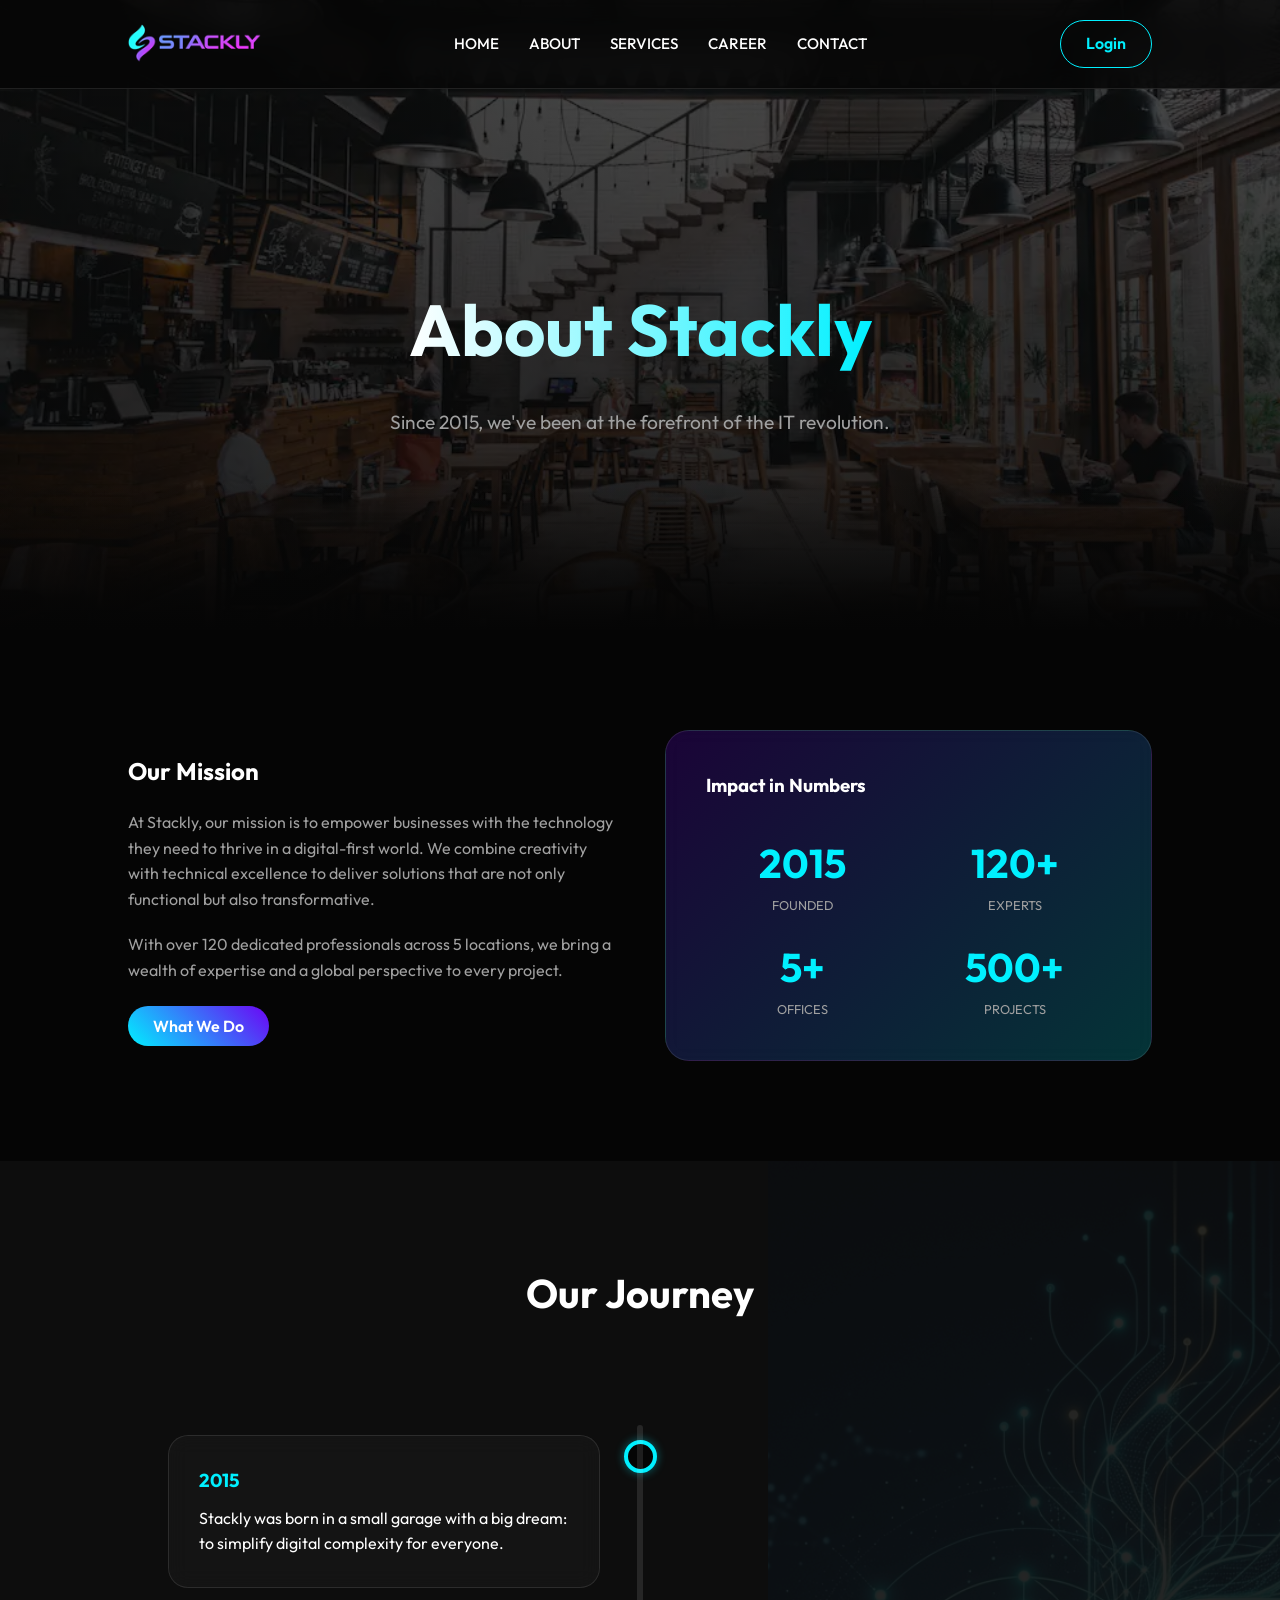
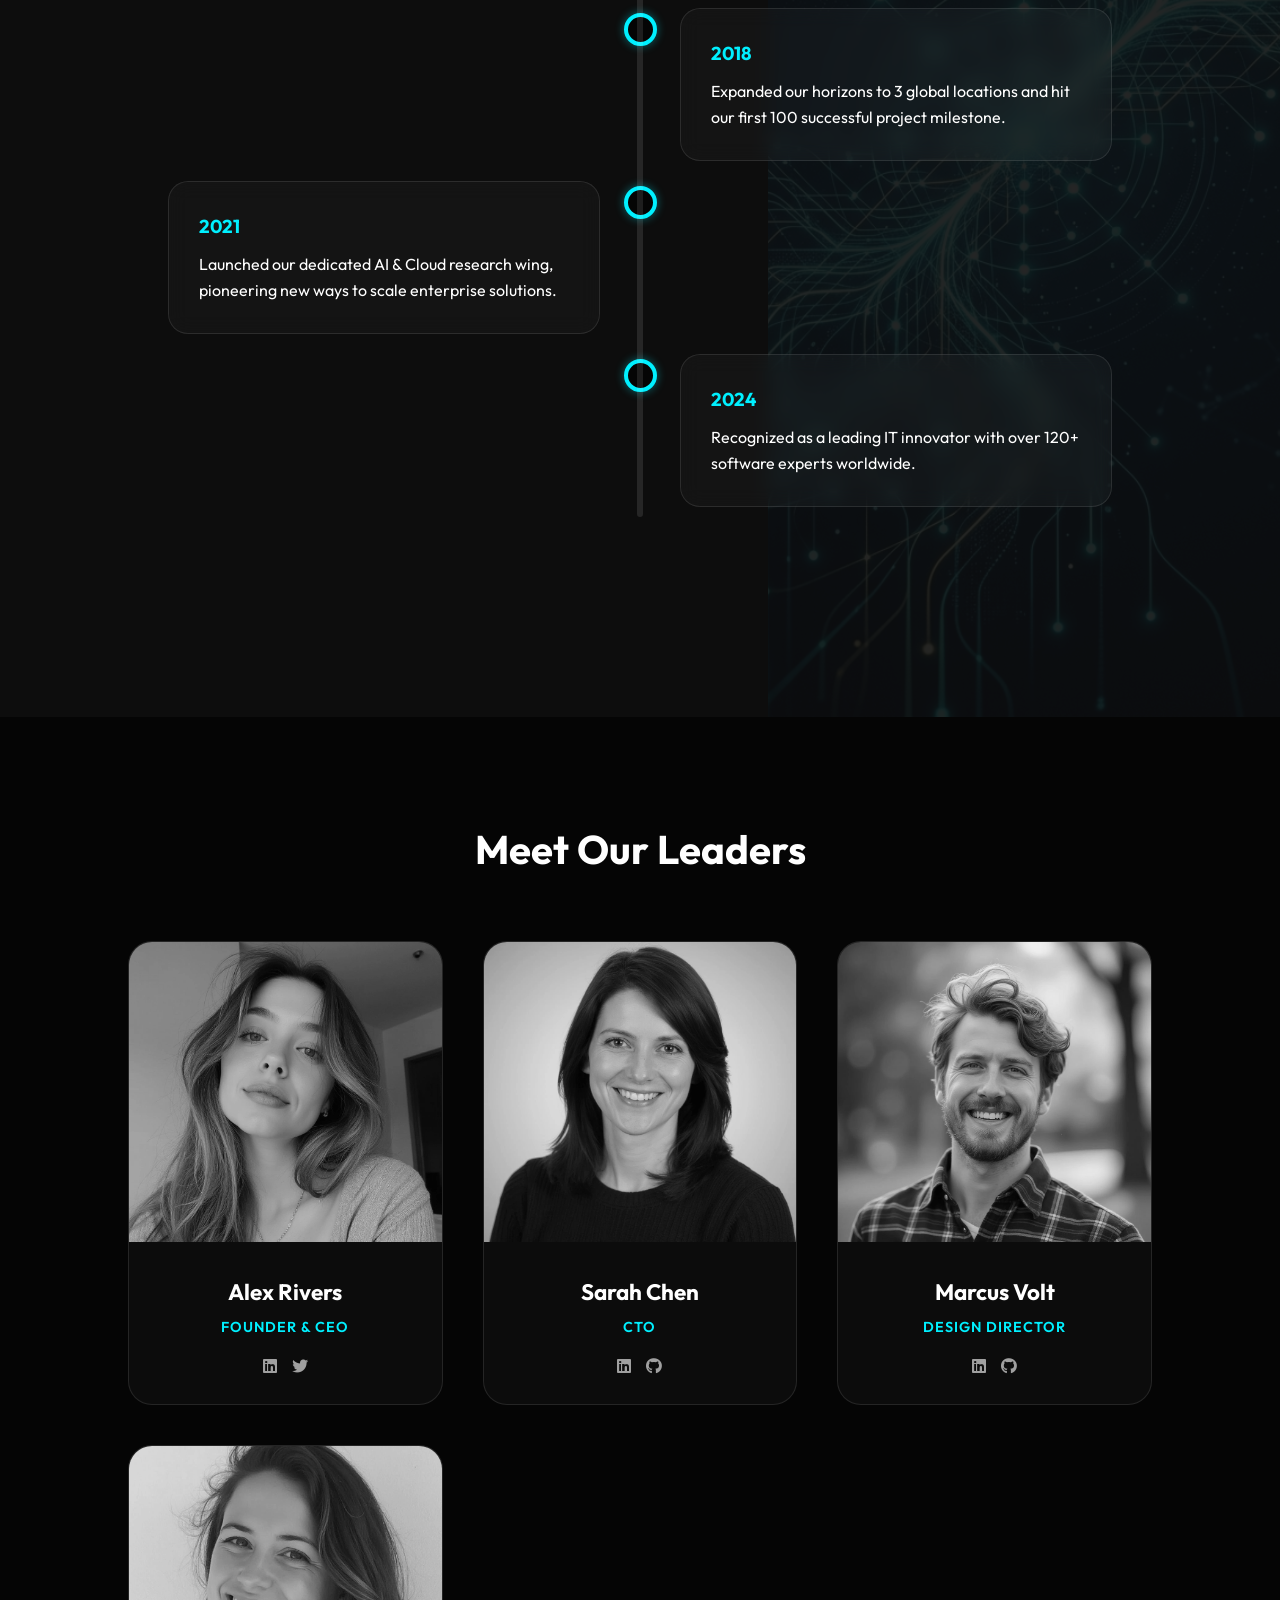
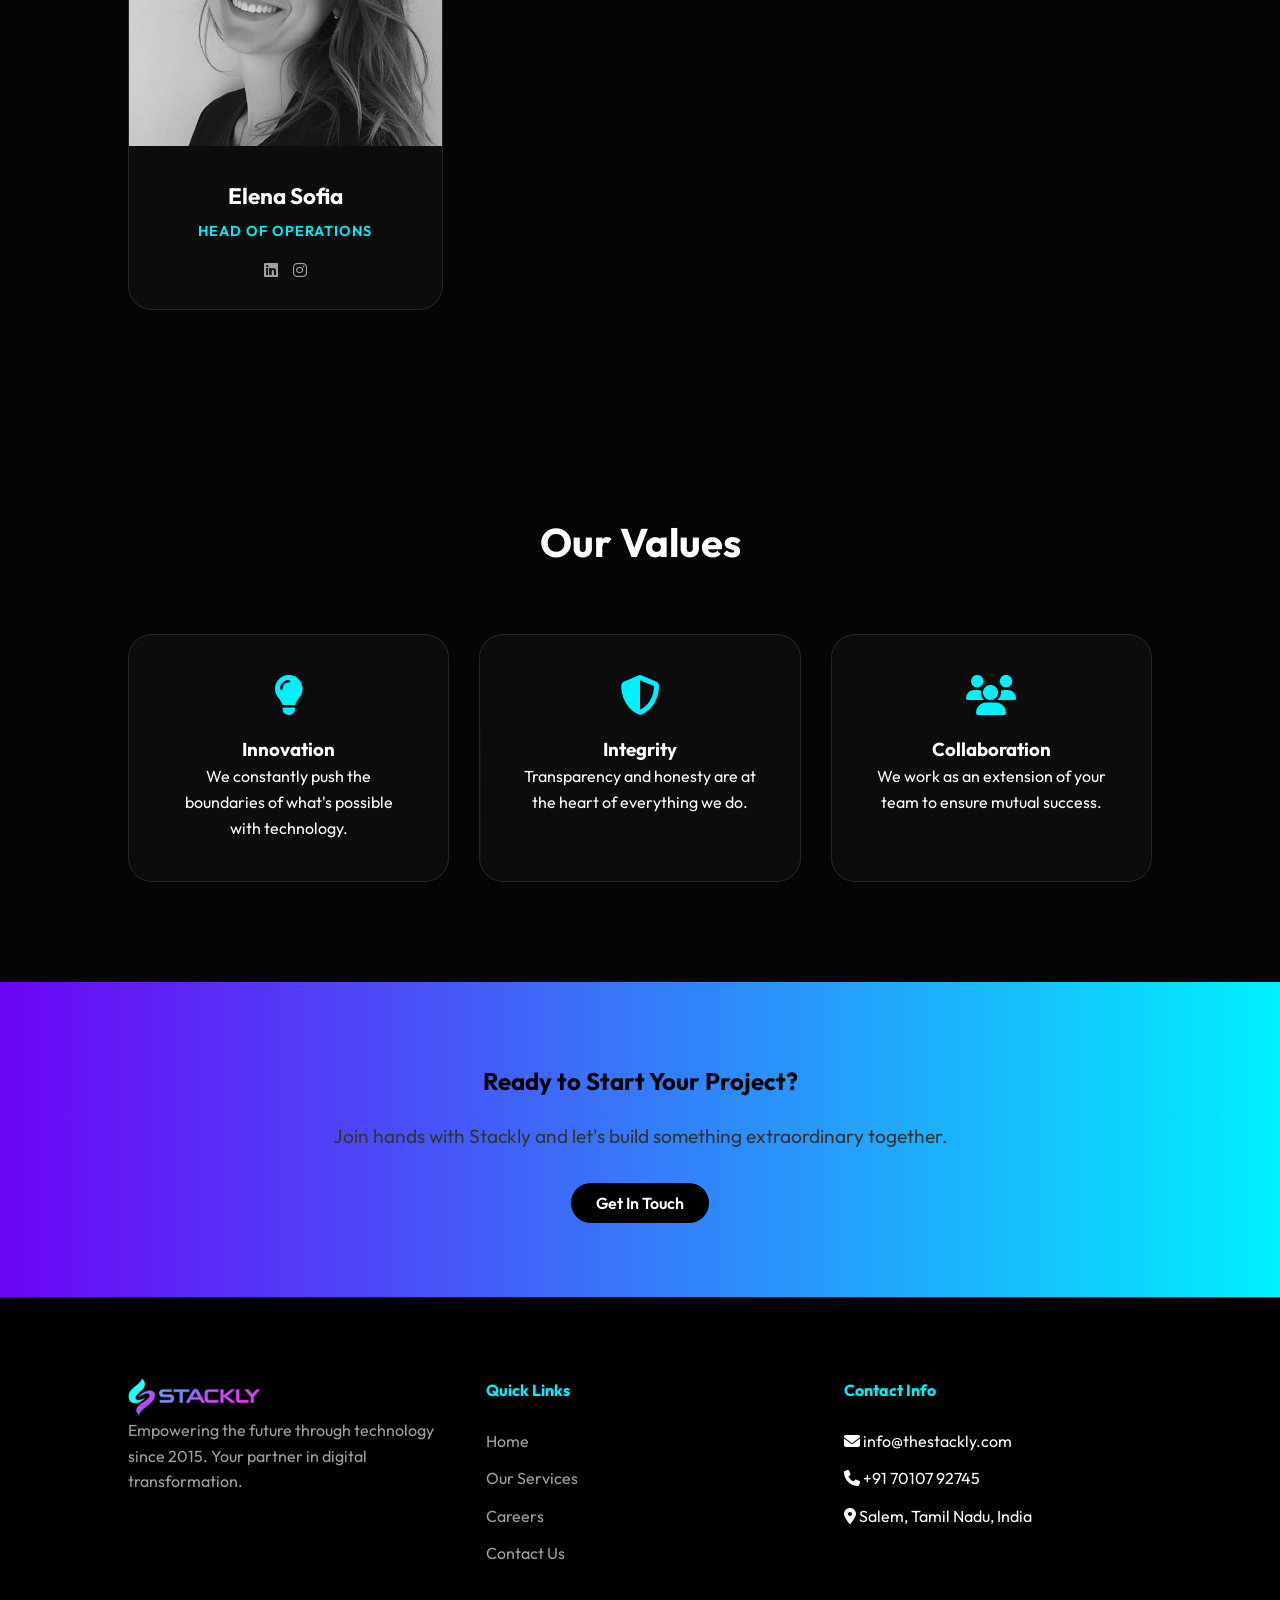
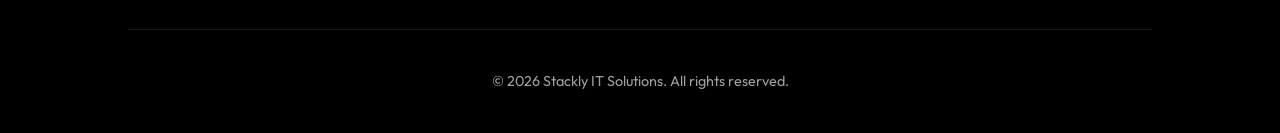
==== commit a4bf85aa: "Update image paths to use relative URLs" ====
--- a/about.html
+++ b/about.html
@@ -127,7 +127,7 @@
         <h2 class="section-title reveal">Meet Our Leaders</h2>
         <div class="team-grid">
             <div class="team-card reveal dynamic-card">
-                <img src="/static/images/uifaces5.webp" alt="Alex Rivers" class="team-img">
+                <img src="./static/images/uifaces5.webp" alt="Alex Rivers" class="team-img">
                 <div class="team-info">
                     <h3>Alex Rivers</h3>
                     <p>Founder & CEO</p>
@@ -138,7 +138,7 @@
                 </div>
             </div>
             <div class="team-card reveal dynamic-card">
-                <img src="/static/images/uifaces1.webp" alt="Sarah Chen" class="team-img">
+                <img src="./static/images/uifaces1.webp" alt="Sarah Chen" class="team-img">
                 <div class="team-info">
                     <h3>Sarah Chen</h3>
                     <p>CTO</p>
@@ -149,7 +149,7 @@
                 </div>
             </div>
             <div class="team-card reveal dynamic-card">
-                <img src="/static/images/uifaces2.webp" alt="Marcus Volt" class="team-img">
+                <img src="./static/images/uifaces2.webp" alt="Marcus Volt" class="team-img">
                 <div class="team-info">
                     <h3>Marcus Volt</h3>
                     <p>Design Director</p>
@@ -160,7 +160,7 @@
                 </div>
             </div>
             <div class="team-card reveal dynamic-card">
-                <img src="/static/images/uifaces7.webp" alt="Elena Sofia" class="team-img">
+                <img src="./static/images/uifaces7.webp" alt="Elena Sofia" class="team-img">
                 <div class="team-info">
                     <h3>Elena Sofia</h3>
                     <p>Head of Operations</p>
